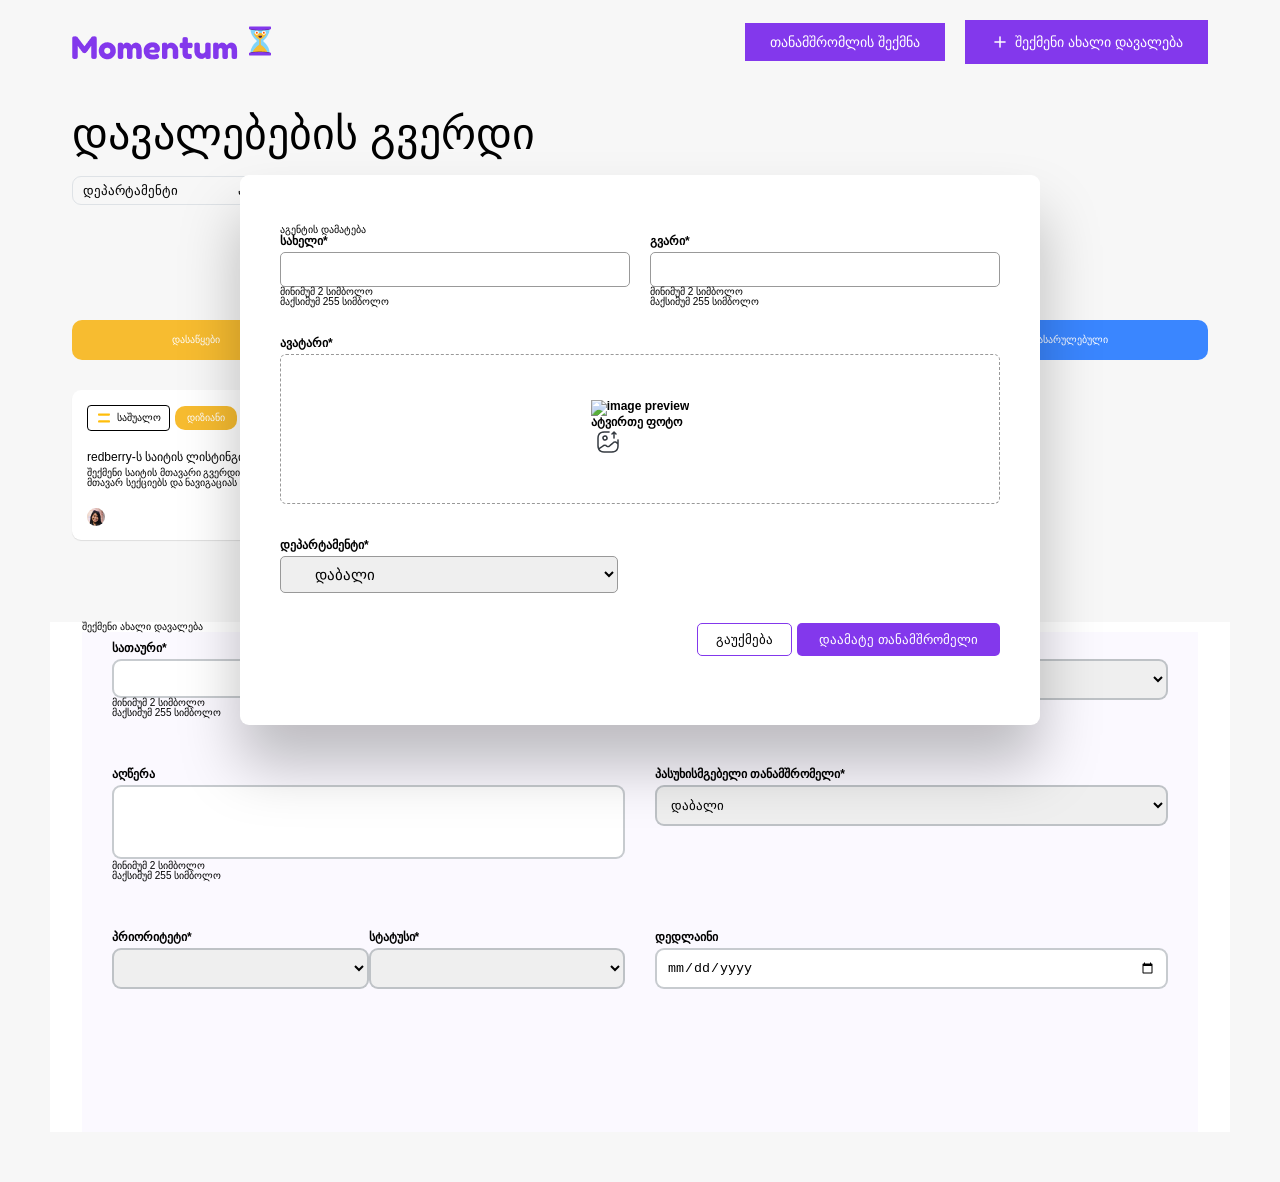
==== index.html @ db3d07c5 "style - add modal window markup and styling" ====
<!DOCTYPE html>
<html lang="en">
  <head>
    <meta charset="UTF-8" />
    <meta http-equiv="X-UA-Compatible" content="IE=edge" />
    <meta name="viewport" content="width=device-width, initial-scale=1.0" />
    <title>Momentum</title>

    <link rel="stylesheet" href="./styles/css/global.css" />
  </head>

  <body>
    <header>
      <div class="header-container">
        <div class="image-container">
          <img src="assets/images/Momentum.png" alt="Momentum logo" />
          <img src="assets/images/Hourglass.png" alt="image of hourglass" />
        </div>
        <nav>
          <ul class="main-nav-list">
            <li>
              <a href="#">თანამშრომლის შექმნა</a>
            </li>
            <li>
              <a href="#"><img src="assets/icons/add.png" />შექმენი ახალი დავალება</a>
            </li>
          </ul>
        </nav>
      </div>
    </header>
    <main>
      <section class="section-filters">
        <div class="filters-container">
          <h2>დავალებების გვერდი</h2>
          <div class="filters-box">
            <div class="filter-selectors-container">
              <div class="filter-btn-conatiner">
                <button class="btn btn-filter" data-filter-btn ="1">
                  <span>დეპარტამენტი</span>
                  <ion-icon class="arrow-icon"name="chevron-down-outline"></ion-icon>
                </button>
              </div>
              <div class="multiple-selector-container selector-department filter-selector-1 hidden">
                <div class="filter-department-container grid-container">
                  <div class="input-label-container">
                    <label for="department1">
                      <input
                      class="user-input"
                      type="checkbox"
                      id="department1"
                      name="department1"
                      value="მარკეტინგის დეპარტამენტი"
                      />
                    მარკეტინგის დეპარტამენტი</label>
                  </div>
                </div>
                <button type="submit" class="btn btn-choose" data-btn ="1">
                    არჩევა
                </button>
              </div>
            </div>
            <div class="filter-department">
              <div class="filter-btn-conatiner">
                <button class="btn btn-filter" data-filter-btn ="2">პრიორიტეტი
                  <ion-icon class="arrow-icon"name="chevron-down-outline"></ion-icon>
                </button>
              </div>
              <div class="multiple-selector-container  selector-priority filter-selector-2 hidden">
                <div class="fiter-priorities-container">
                  <div class="input-label-container">
                    <input
                    class="user-input"
                    type="checkbox"
                    id="department1"
                    name="department1"
                    value="მარკეტინგის დეპარტამენტი"
                    />
                    <label for="department1">მარკეტინგის დეპარტამენტი</label>
                  </div>
                  <div class="input-label-container">
                    <input
                    class="user-input"
                    type="checkbox"
                    id="department1"
                    name="department1"
                    value="მარკეტინგის დეპარტამენტი"
                    />
                    <label for="department1">მარკეტინგის დეპარტამენტი</label>
                  </div>
                </div>
                <button type="submit" class="btn btn-choose" data-btn ="2">
                    არჩევა
                </button>
              </div>
            </div>
            <div class="filter-department">
              <div class="filter-btn-conatiner">
                <button class="btn btn-filter" data-filter-btn ="3">
                  <span>თანაშრომელი</span>
                  <ion-icon class="arrow-icon"name="chevron-down-outline"></ion-icon>
                </button>
              </div>
              <div class="multiple-selector-container selector-employee filter-selector-3 hidden">
                <div class="filter-employee-container grid-container">
                  <div class="input-label-container">
                    <input
                    class="employee"
                    type="checkbox"
                    id="department1"
                    name="department1"
                    value="მარკეტინგის დეპარტამენტი"
                    />
                    <label for="department1">მარკეტინგის დეპარტამენტი</label>
                  </div>
                  <div class="input-label-container">
                    <label for="employee1">
                      <input
                      class="employee user-input"
                      type="checkbox"
                      id="employee1"
                      name="department1"
                      value="მარკეტინგის დეპარტამენტი"
                      />
                    მარკეტინგის დეპარტამენტი</label>
                  </div>
                  <div class="input-label-container">
                    <label for="employee2">
                      <input
                      class="employee user-input"
                      type="checkbox"
                      id="employee2"
                      name="department1"
                      value="მარკეტინგის დეპარტამენტი"
                      />
                    მარკეტინგის დეპარტამენტი</label>
                  </div>
                </div>
                <button type="submit" class="btn btn-choose" data-btn ="3">
                    არჩევა
                </button>
              </div>
            </div>
          </div>
        </div>
        <div class="user-inputs-container">
          <div class="selections-container">
            <div class="filtered-item">
              <p>დეპარტამენტი</p>
              <ion-icon class="close-icon" name="close-outline"></ion-icon>
            </div>
            <div class="filtered-item">
              <p>პრიორიტეტი</p>
              <ion-icon class="close-icon" name="close-outline"></ion-icon>
            </div>
            <div class="filtered-item">
              <p>თანამსრომეი</p>
              <ion-icon class="close-icon" name="close-outline"></ion-icon>
            </div>
          </div>
          <button type="submit" class="btn btn-clear hidden">გასუფთავება</button>
        </div>

      </section>
      <section class="section-tasks">
        <div class="tasks-container">
          <div class="tasks-type-container">
            <div>დასაწყები</div>
            <div>პროგრესში</div>
            <div>მზად ტესტირებისთვის</div>
            <div>დასარულებული</div>
          </div>
          <div class="taskCard-container">
            <div class="haveToStart-conatiner">
              <div class="task-card">
                <div class="task-card-categories">
                  <div>
                    <div class="task-category">
                      <img src="./assets/images/Medium.png"/>
                      <p>საშუალო</p>
                    </div>
                    <div class="department">დიზიანი</div>
                  </div>
                  <p>22 იანვ, 2022</p>
                </div>
                <div class="task-card-description">
                  <h3>redberry-ს საიტის ლისტინგის დიზიანი</h3>
                  <p>შექმენი საიტის მთავარი გვერდი, რომელიც მოიცავს მთავარ 
                    სექციებს და ნავიგაციას
                  </p>
                </div>
                <div class="task-card-employee">
                  <img src="./assets/images/customer-1.jpg"/>
                  <div>
                    <img src="./assets/images/Comments.png"/>
                    <p>8</p>
                  </div>
                </div>

              </div>
            </div>

          </div>
        </div>

      </section>
      


      <section class="test">
        <div class="create-task-container">
          <h2>შექმენი ახალი დავალება</h2>
          <form class="form-create-task">
            <div class="grids-container">
              <div class="grid-container">
                <div>
                  <label for="title">სათაური* </label>
                  <input
                    class="input input-title"
                    id="title"
                    type="text"
                    name="title"
                  />
                  <div class="title-validation-text">
                    <p>
                      მინიმუმ 2 სიმბოლო
                    </p>
                    <p>
                      მაქსიმუმ 255 სიმბოლო
                    </p>
                  </div>
                </div>
                <div>
                  <label for="select-department">დეპარტამენტი*</label>
                  <select
                    class="department-container"
                    name="department"
                    id="select-department2"
                  >
                    <option value="havetoStart">დაბალი</option>
                    <option value="მაღლი">მაღალი</option>
                    <option value="კახეთი">საშუალო</option>
                  </select>
  
                </div>
              </div>
              <div class="grid-container">
                <div>
                  <label for="description">აღწერა </label>
                  <textarea
                    name="description"
                    class="task-description"
                    minlength="2"
                    maxlength="255"
                  ></textarea>
                  <div class="description-validation-text">
                    <p>
                      მინიმუმ 2 სიმბოლო
                    </p>
                    <p>
                      მაქსიმუმ 255 სიმბოლო
                    </p>
                  </div>
                </div>
                <div>
                  <label for="select-employee">პასუხისმგებელი თანამშრომელი*</label>
                  <select
                    class="select"
                    name="employee"
                    id="select-employee1"
                  >
                    <option value="havetoStart">დაბალი</option>
                    <option value="მაღლი">მაღალი</option>
                    <option value="კახეთი">საშუალო</option>
                  </select>
  
                </div>
              </div>


              <div class="grid-container">
                <div class="priority-status-container">
                  <div>
                    <label for="select-priority">პრიორიტეტი*</label>
                    <select
                      class="priorities-continer"
                      name="priority"
                      id="select-priority4"
                    >
                      <option class="image"value="111"style="background-image:url(./assets/images/Medium.png)"; ></option>
                    
                      <option value="დაბალი">დაბალი</option>
                      
                      <option style="background-image:url();">male</option>
                      
                    </select>
    
                  </div>
                  <div>
                    <label for="select-status">სტატუსი*</label>
                    <select
                      class="statuses-container"
                      name="status"
                      id="select-status3"
                    >
                      <option value="havetoStart">
                        დაბალი
                      </option>
                      <option value="მაღლი">მაღალი</option>
                      <option value="კახეთი">საშუალო</option>
                    </select>
    
                  </div>
                </div>
                <div>
                  <label>დედლაინი</label>
                    <input class="data-input" type="date"/>
                </div>
              </div>      
            </div>  
          </form>
        </div>
      </section>



      
      <div class="overlay hidden"></div>
      <div class="add-employee-window">
        <h2 class="heading">აგენტის დამატება</h2>
        <form class="form add-employee-form">
          <div class="employee-info-container">
            <div class="fullName-container">
              <div>
                <label for="first-name">სახელი*</label>
                <input
                  class="form-input-name"
                  id="first-name"
                  type="text"
                  name="name"
                  required
                />
                <div class="title-validation-text">
                  <p>
                    მინიმუმ 2 სიმბოლო
                  </p>
                  <p>
                    მაქსიმუმ 255 სიმბოლო
                  </p>
                </div>
              </div>
              <div>
                <label for="surname">გვარი*</label>
                <input class="form-input-surname" id="surname" name="surname" type="text" required />
                <div class="title-validation-text">
                  <p>
                    მინიმუმ 2 სიმბოლო
                  </p>
                  <p>
                    მაქსიმუმ 255 სიმბოლო
                  </p>
                </div>
              </div>
            </div>
            <div class="flex-container">
              <div class="image-container">
                <label for="file-upload">ავატარი*
                  <div class="uploadImg-container">
                    <input
                      class="image-upload"
                      type="file"
                      id="file-upload"
                      name="avatar"
                      accept=".jpg, .png"
                    />
                    <div class="image-preview-container">
                      <img src="" alt="image preview" class="image-preview--image"/>
                      <div class="default-text-image">
                        <p>ატვირთე ფოტო</p>
                        <img src="assets/icons/addimg.png">
                      </div>
                    </div>
                  </div>
                </label>
              </div>
              <div class="department-box">
                <label for="select-department">დეპარტამენტი*</label>
                <select
                  class="department-container"
                  name="department"
                  id="select-department2"
                >
                  <option value="have">დაბალი</option>
                  <option value="მაღლი">მაღალი</option>
                  <option value="კახეთი">საშუალო</option>
                </select>

              </div>
              <div class="btns-container">
                <div>
                  <button type ="reset"class="btn btn-cancel">გაუქმება</button>
                  <button class="btn btn-create btn-add-imployee">
                    დაამატე თანამშრომელი
                  </button>
                </div>
              </div>
              
            </div>
            
          </div>
        </form>
      </div>

    </main>

    <footer></footer>

    <script type="module" src="https://unpkg.com/ionicons@7.1.0/dist/ionicons/ionicons.esm.js"></script>
    <script nomodule src="https://unpkg.com/ionicons@7.1.0/dist/ionicons/ionicons.js"></script>  
    <script src="./js/addedTasks.js"></script>
    <script src="./js/validations.js"></script>
  </body>
</html>
---- styles/css/global.css ----
/* http://meyerweb.com/eric/tools/css/reset/ 
   v2.0 | 20110126
   License: none (public domain)
*/
*,
*::before,
*::after {
  margin: 0;
  padding: 0;
  box-sizing: border-box;
}

html,
body,
div,
span,
applet,
object,
iframe,
h1,
h2,
h3,
h4,
h5,
h6,
p,
blockquote,
pre,
a,
abbr,
acronym,
address,
big,
cite,
code,
del,
dfn,
em,
img,
ins,
kbd,
q,
s,
samp,
small,
strike,
strong,
sub,
sup,
tt,
var,
b,
u,
i,
center,
dl,
dt,
dd,
ol,
ul,
li,
fieldset,
form,
label,
legend,
table,
caption,
tbody,
tfoot,
thead,
tr,
th,
td,
article,
aside,
canvas,
details,
embed,
figure,
figcaption,
footer,
header,
hgroup,
menu,
nav,
output,
ruby,
section,
summary,
time,
mark,
audio,
video {
  margin: 0;
  padding: 0;
  border: 0;
  font-size: 100%;
  font: inherit;
  vertical-align: baseline;
  text-decoration: none;
}

/* HTML5 display-role reset for older browsers */
article,
aside,
details,
figcaption,
figure,
footer,
header,
hgroup,
menu,
nav,
section {
  display: block;
}

body {
  line-height: 1;
  font-family: "Work Sans", sans-serif;
  background-color: #f7f7f7;
}

ol,
ul {
  list-style: none;
}

blockquote,
q {
  quotes: none;
}

blockquote:before,
blockquote:after,
q:before,
q:after {
  content: "";
  content: none;
}

table {
  border-collapse: collapse;
  border-spacing: 0;
}

button {
  cursor: pointer;
}

header {
  max-width: 120rem;
  padding: 0 3.2rem;
  margin: 0 auto;
}
header .header-container {
  margin-top: 2rem;
  display: flex;
  align-items: center;
  justify-content: space-between;
}
header .header-container nav ul {
  list-style: none;
  display: flex;
  align-items: center;
  gap: 2rem;
}
header .header-container nav ul li a:link,
header .header-container nav ul li a:visited {
  display: inline-block;
  text-decoration: none;
  font-size: 1.4rem;
  padding: 1.2rem 1.8em;
  /*
  &:nth-child(1){
    color:black;
  }*/
}
header .header-container nav ul li a:link:last-child,
header .header-container nav ul li a:visited:last-child {
  display: flex;
  align-items: center;
  gap: 0.5rem;
  color: #fff;
  background-color: #8338EC;
}
header .header-container nav ul li a:link:last-child:hover,
header .header-container nav ul li a:visited:last-child:hover {
  background-color: #B588F4;
}

.section-filters {
  padding: 4.8rem 0 3.2rem 0;
}
.section-filters .filters-container {
  max-width: 120rem;
  padding: 0 3.2rem;
  margin: 0 auto;
  display: flex;
  flex-direction: column;
  gap: 2rem;
}
.section-filters .filters-container h2 {
  font-size: 4.4rem;
}
.section-filters .filters-container .filters-box {
  max-width: 45em;
  display: flex;
  align-items: center;
  gap: 4rem;
  border: 1px solid #DEE2E6;
  border-radius: 9px;
  padding: 0.5rem 1rem;
}
.section-filters .filters-container .filters-box .btn-filter {
  display: flex;
  align-items: center;
  gap: 0.3rem;
}
.section-filters .filters-container .filters-box .multiple-selector-container {
  border: 0.5px solid #DEE2E6;
  border-radius: 9px;
  width: 50rem;
  height: 20rem;
  background-color: #fff;
  box-shadow: 0 1px 1px rgba(0, 0, 0, 0.1);
  padding: 2rem;
  position: absolute;
  display: flex;
  flex-direction: column;
  gap: 2rem;
}
.section-filters .filters-container .filters-box .multiple-selector-container-1 {
  left: 9%;
  top: 35%;
}
.section-filters .filters-container .filters-box .multiple-selector-container-2 {
  width: 40rem;
  height: 15rem;
  top: 35%;
}
.section-filters .filters-container .filters-box .multiple-selector-container-3 {
  top: 35%;
}
.section-filters .filters-container .filters-box .multiple-selector-container .grid-container {
  display: grid;
  grid-template-columns: 1fr 1fr;
  gap: 1rem;
}
.section-filters .filters-container .filters-box .multiple-selector-container .fiter-priorities-container {
  display: flex;
  flex-direction: column;
  gap: 1.5rem;
}
.section-filters .filters-container .filters-box .multiple-selector-container .btn-choose {
  align-self: self-end;
}
.section-filters .filters-container .filters-box .arrow-icon {
  width: 1.7rem;
  height: 1.7rem;
}
.section-filters .user-inputs-container {
  max-width: 120rem;
  padding: 0 3.2rem;
  margin: 0 auto;
  display: flex;
  gap: 1.2rem;
  margin-top: 2rem;
}
.section-filters .user-inputs-container .selections-container {
  display: flex;
  gap: 1.2rem;
}
.section-filters .user-inputs-container .selections-container .filtered-item {
  display: flex;
  align-items: center;
  border: 0.5px solid #DEE2E6;
  border-radius: 12px;
  padding: 0.7rem 1.2rem;
}
.section-filters .user-inputs-container .selections-container .filtered-item:p {
  font-size: 1.5rem;
  font-weight: 500;
}
.section-filters .user-inputs-container .selections-container .filtered-item .close-icon {
  font-size: 1.5rem;
  font-weight: 500;
}
.section-filters .user-inputs-container .selections-container .btn-clear {
  font-size: 1.8rem;
  font-weight: 700;
}

.section-tasks {
  padding: 4.8rem 0 3.2rem 0;
}
.section-tasks .tasks-container {
  max-width: 120rem;
  padding: 0 3.2rem;
  margin: 0 auto;
}
.section-tasks .tasks-container .tasks-type-container {
  display: flex;
  justify-content: space-between;
}
.section-tasks .tasks-container .tasks-type-container div {
  padding: 1.5rem 10rem;
  border-radius: 10px;
  color: #fff;
}
.section-tasks .tasks-container .tasks-type-container div:nth-child(1) {
  background-color: #F7BC30;
}
.section-tasks .tasks-container .tasks-type-container div:nth-child(2) {
  background-color: #FB5607;
}
.section-tasks .tasks-container .tasks-type-container div:nth-child(3) {
  background-color: #FF006E;
}
.section-tasks .tasks-container .tasks-type-container div:nth-child(4) {
  background-color: #3A86FF;
}
.section-tasks .tasks-container .taskCard-container {
  display: grid;
  grid-template-columns: 1fr 1fr 1fr 1fr;
  margin-top: 3rem;
}
.section-tasks .tasks-container .taskCard-container .task-card {
  width: 28rem;
  height: 15rem;
  background-color: #fff;
  box-shadow: 0 1px 1px rgba(0, 0, 0, 0.1);
  padding: 1.5rem;
  border-radius: 9px;
  display: flex;
  flex-direction: column;
  gap: 2rem;
}
.section-tasks .tasks-container .taskCard-container .task-card .task-card-categories {
  display: flex;
  align-items: center;
  justify-content: space-between;
}
.section-tasks .tasks-container .taskCard-container .task-card .task-card-categories div {
  display: flex;
  align-items: center;
  gap: 0.5rem;
}
.section-tasks .tasks-container .taskCard-container .task-card .task-card-categories .task-category {
  padding: 0.3rem 0.8rem;
  border: 0.5px solid black;
  border-radius: 4px;
  display: flex;
  align-items: center;
  gap: 0.5rem;
}
.section-tasks .tasks-container .taskCard-container .task-card .task-card-categories .department {
  padding: 0.7rem 1.2rem;
  background-color: #F7BC30;
  color: #fff;
  border-radius: 10px;
  text-align: center;
}
.section-tasks .tasks-container .taskCard-container .task-card .task-card-description {
  display: flex;
  flex-direction: column;
  gap: 0.5rem;
}
.section-tasks .tasks-container .taskCard-container .task-card .task-card-description h3 {
  font-size: 1.2rem;
}
.section-tasks .tasks-container .taskCard-container .task-card .task-card-employee {
  display: flex;
  justify-content: space-between;
  align-items: center;
}
.section-tasks .tasks-container .taskCard-container .task-card .task-card-employee img {
  width: 1.8rem;
  height: 1.8rem;
  border-radius: 10px;
}
.section-tasks .tasks-container .taskCard-container .task-card .task-card-employee div {
  display: flex;
  align-items: center;
  gap: 0.5rem;
}

.test {
  padding: 5rem;
}
.test .create-task-container {
  max-width: 120rem;
  padding: 0 3.2rem;
  margin: 0 auto;
  background-color: #fff;
}
.test .create-task-container form {
  max-width: 100%;
  height: 50rem;
  background-color: #FBF9FF;
  padding: 1rem 3rem;
}
.test .create-task-container form .grids-container {
  display: flex;
  flex-direction: column;
  gap: 5rem;
}
.test .create-task-container form .grids-container .grid-container {
  display: grid;
  grid-template-columns: 1fr 1fr;
  gap: 3rem;
}
.test .create-task-container form .grids-container .grid-container label {
  display: block;
  font-size: 1.2rem;
  font-weight: 600;
  margin-bottom: 0.5rem;
}
.test .create-task-container form .grids-container .grid-container input,
.test .create-task-container form .grids-container .grid-container select {
  width: 100%;
  padding: 1rem;
  border: 2.5px solid rgba(128, 138, 147, 0.4392156863);
  border-radius: 9px;
}
.test .create-task-container form .grids-container .grid-container textarea {
  width: 100%;
  border: 2.5px solid rgba(128, 138, 147, 0.4392156863);
  border-radius: 9px;
  padding: 2rem;
  resize: none;
}
.test .create-task-container form .grids-container .grid-container .priority-status-container {
  display: flex;
}
.test .create-task-container form .grids-container .grid-container .priority-status-container div {
  width: 100%;
}

.overlay {
  position: fixed;
  top: 0;
  left: 0;
  width: 100%;
  height: 100%;
  background-color: rgba(0, 0, 0, 0.4);
  -webkit-backdrop-filter: blur(4px);
          backdrop-filter: blur(4px);
  z-index: 100;
}

.add-employee-window {
  position: fixed;
  top: 50%;
  left: 50%;
  transform: translate(-50%, -50%);
  width: 80rem;
  height: 55rem;
  background-color: #fff;
  border-radius: 9px;
  padding: 5rem 4rem;
  box-shadow: 0 4rem 6rem rgba(0, 0, 0, 0.25);
  z-index: 1000;
}
.add-employee-window form .employee-info-container {
  display: flex;
  flex-direction: column;
  gap: 3rem;
}
.add-employee-window form .employee-info-container .fullName-container {
  display: grid;
  grid-template-columns: 1fr 1fr;
  gap: 2rem;
}
.add-employee-window form .employee-info-container .flex-container {
  display: flex;
  flex-direction: column;
  gap: 3rem;
}
.add-employee-window form .employee-info-container .flex-container .department-box {
  align-self: flex-start;
  width: 47%;
}
.add-employee-window form .employee-info-container .flex-container .btns-container {
  align-self: flex-end;
}
.add-employee-window form .employee-info-container .flex-container .btns-container div {
  display: flex;
  gap: 0.5rem;
}
.add-employee-window form .employee-info-container .image-preview--image {
  width: 8rem;
  height: 8rem;
}
.add-employee-window form .employee-info-container .uploadImg-container {
  height: 15rem;
  border: 1px dashed #999;
  border-radius: 6px;
  margin-top: 0.5rem;
  display: flex;
  align-items: center;
  justify-content: center;
}
.add-employee-window form .employee-info-container .uploadImg-container .image-upload {
  display: none;
  visibility: hidden;
}
.add-employee-window form .employee-info-container label {
  display: block;
  font-size: 1.2rem;
  font-weight: 600;
  margin-bottom: 0.5rem;
}
.add-employee-window form .employee-info-container input,
.add-employee-window form .employee-info-container select {
  width: 100%;
  padding: 0.8rem 3rem;
  font-size: 1.5rem;
  font-family: inherit;
  color: inherit;
  border: 1px solid #999;
  border-radius: 5px;
}

.valid {
  color: green;
}

.invalid {
  color: red;
}

.hidden {
  visibility: hidden;
  opacity: 0;
}

.image {
  width: 1rem;
  height: 1rem;
  padding-left: 5rem;
}

* {
  margin: 0;
  padding: 0;
  box-sizing: border-box;
}

html {
  font-size: 62.5%;
}

.btn, .btn:link, .btn:visited {
  text-decoration: none;
  background: none;
  border: none;
  cursor: pointer;
}
.btn-filter:hover {
  color: #8338EC;
}
.btn-create {
  padding: 0.8rem 2.2rem;
  background-color: #8338EC;
  border-radius: 5px;
  color: #fff;
}
.btn-cancel {
  padding: 0.8rem 1.8rem;
  border-radius: 5px;
  border: 1px solid #8338EC;
}
.btn-choose {
  padding: 0.5rem 3rem;
  border-radius: 15px;
  background-color: #8338EC;
  color: #fff;
  align-self: flex-end;
}/*# sourceMappingURL=global.css.map */
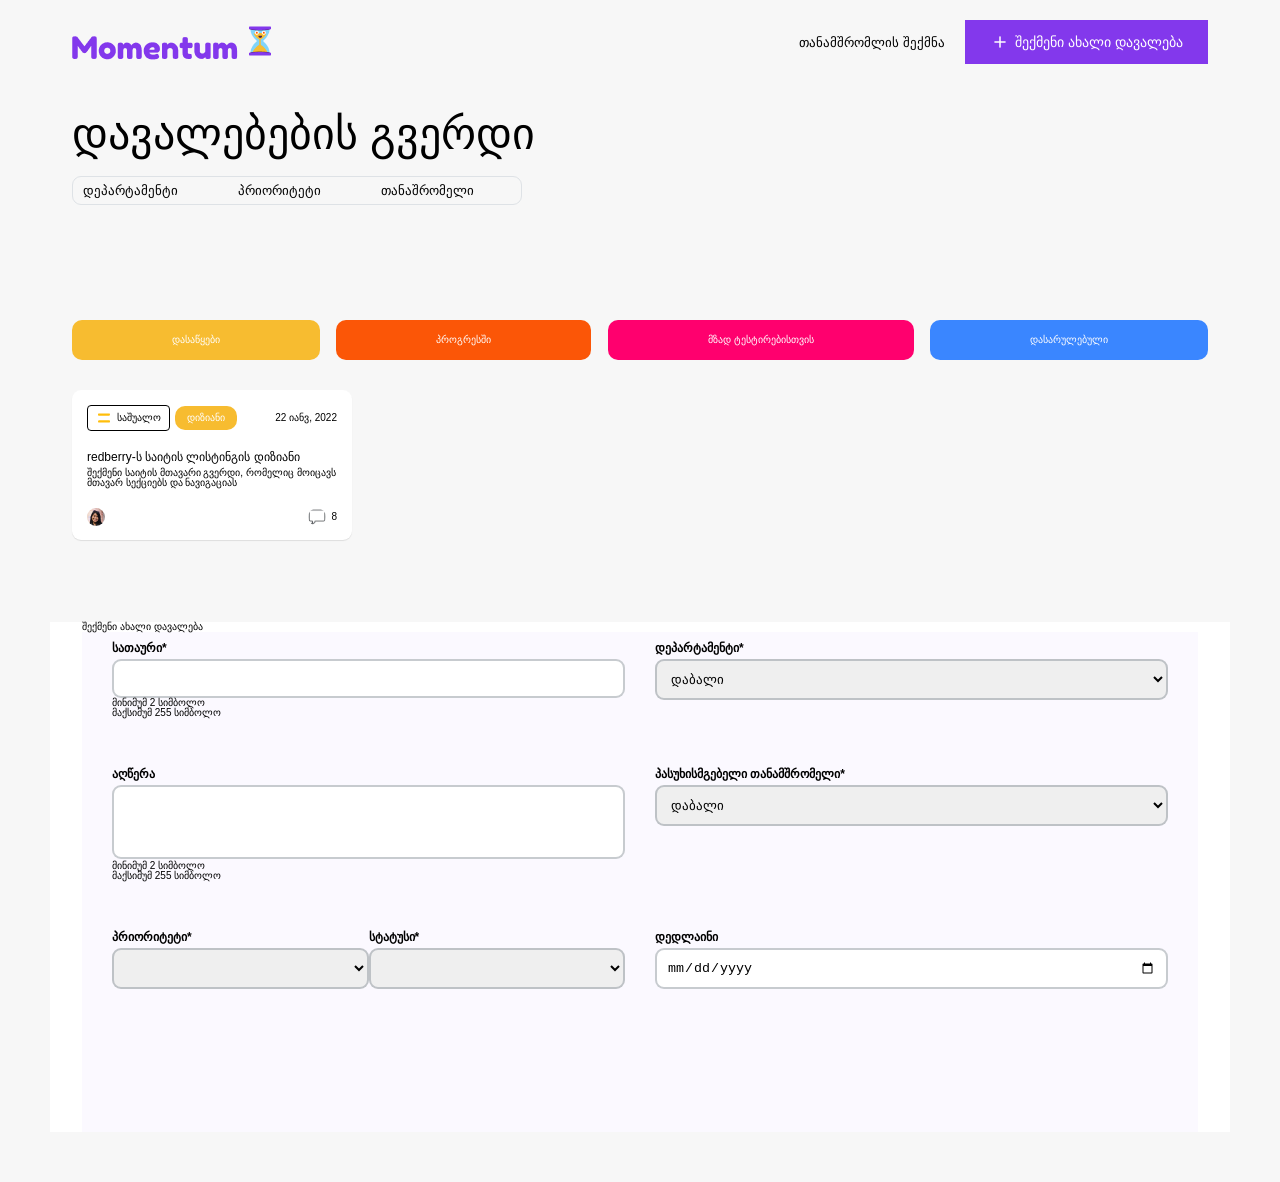
==== commit d8e2c33f: "feat - add validation and preview uploaded image functionality on modal window" ====
--- a/index.html
+++ b/index.html
@@ -19,7 +19,7 @@
         <nav>
           <ul class="main-nav-list">
             <li>
-              <a href="#">თანამშრომლის შექმნა</a>
+              <button class="btn btn-add-employee">თანამშრომლის შექმნა</button>
             </li>
             <li>
               <a href="#"><img src="assets/icons/add.png" />შექმენი ახალი დავალება</a>
@@ -325,8 +325,11 @@
 
       
       <div class="overlay hidden"></div>
-      <div class="add-employee-window">
-        <h2 class="heading">აგენტის დამატება</h2>
+      <div class="add-employee-window hidden">
+        <div class="cancel-icon-box">
+          <img class="cancel-icon" src="./assets/icons/Cancel.png" alt="cancel icon"/>
+        </div>
+        <h2 class="heading">დავალების დამატება</h2>
         <form class="form add-employee-form">
           <div class="employee-info-container">
             <div class="fullName-container">
@@ -339,7 +342,7 @@
                   name="name"
                   required
                 />
-                <div class="title-validation-text">
+                <div class="name-validation-text">
                   <p>
                     მინიმუმ 2 სიმბოლო
                   </p>
@@ -351,7 +354,7 @@
               <div>
                 <label for="surname">გვარი*</label>
                 <input class="form-input-surname" id="surname" name="surname" type="text" required />
-                <div class="title-validation-text">
+                <div class="surname-validation-text">
                   <p>
                     მინიმუმ 2 სიმბოლო
                   </p>
--- a/styles/css/global.css
+++ b/styles/css/global.css
@@ -449,6 +449,17 @@
   z-index: 100;
 }
 
+.background {
+  position: fixed;
+  top: 0;
+  left: 0;
+  width: 100%;
+  height: 100%;
+  /*background-color: rgba(0, 0, 0, 0.4);
+  backdrop-filter: blur(4px);*/
+  z-index: 1000;
+}
+
 .add-employee-window {
   position: fixed;
   top: 50%;
@@ -462,6 +473,15 @@
   box-shadow: 0 4rem 6rem rgba(0, 0, 0, 0.25);
   z-index: 1000;
 }
+.add-employee-window .cancel-icon-box {
+  display: flex;
+  align-items: end;
+  justify-content: end;
+}
+.add-employee-window h2 {
+  font-size: 2rem;
+  text-align: center;
+}
 .add-employee-window form .employee-info-container {
   display: flex;
   flex-direction: column;
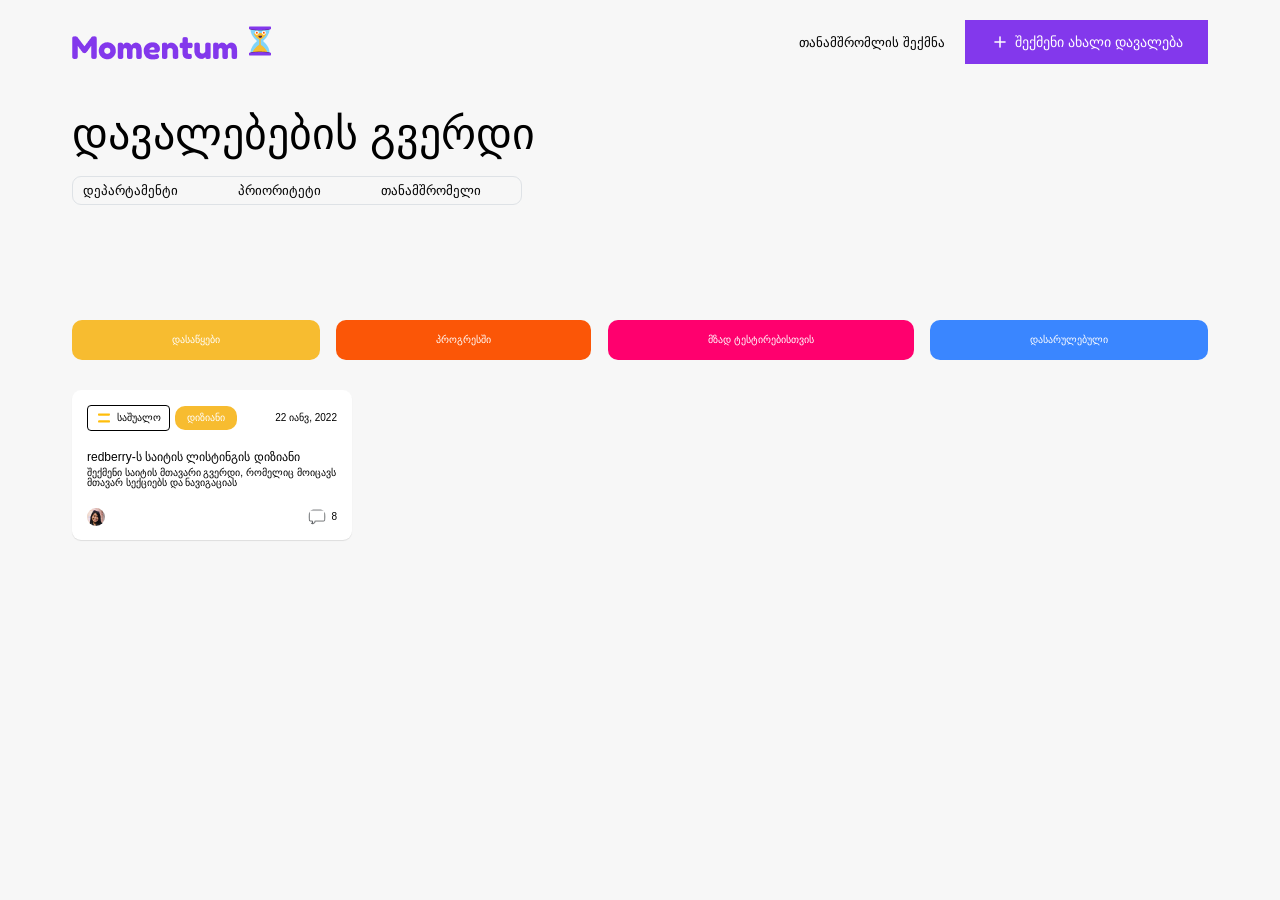
==== commit 2c8d52bd: "feat - add functionality of single selection in employees filter" ====
--- a/index.html
+++ b/index.html
@@ -96,15 +96,15 @@
             <div class="filter-department">
               <div class="filter-btn-conatiner">
                 <button class="btn btn-filter" data-filter-btn ="3">
-                  <span>თანაშრომელი</span>
+                  <span>თანამშრომელი</span>
                   <ion-icon class="arrow-icon"name="chevron-down-outline"></ion-icon>
                 </button>
               </div>
               <div class="multiple-selector-container selector-employee filter-selector-3 hidden">
-                <div class="filter-employee-container grid-container">
+                <div class="filter-employees-container grid-container">
                   <div class="input-label-container">
                     <input
-                    class="employee"
+                    class="employee user-input"
                     type="checkbox"
                     id="department1"
                     name="department1"
@@ -203,127 +203,6 @@
         </div>
 
       </section>
-      
-
-
-      <section class="test">
-        <div class="create-task-container">
-          <h2>შექმენი ახალი დავალება</h2>
-          <form class="form-create-task">
-            <div class="grids-container">
-              <div class="grid-container">
-                <div>
-                  <label for="title">სათაური* </label>
-                  <input
-                    class="input input-title"
-                    id="title"
-                    type="text"
-                    name="title"
-                  />
-                  <div class="title-validation-text">
-                    <p>
-                      მინიმუმ 2 სიმბოლო
-                    </p>
-                    <p>
-                      მაქსიმუმ 255 სიმბოლო
-                    </p>
-                  </div>
-                </div>
-                <div>
-                  <label for="select-department">დეპარტამენტი*</label>
-                  <select
-                    class="department-container"
-                    name="department"
-                    id="select-department2"
-                  >
-                    <option value="havetoStart">დაბალი</option>
-                    <option value="მაღლი">მაღალი</option>
-                    <option value="კახეთი">საშუალო</option>
-                  </select>
-  
-                </div>
-              </div>
-              <div class="grid-container">
-                <div>
-                  <label for="description">აღწერა </label>
-                  <textarea
-                    name="description"
-                    class="task-description"
-                    minlength="2"
-                    maxlength="255"
-                  ></textarea>
-                  <div class="description-validation-text">
-                    <p>
-                      მინიმუმ 2 სიმბოლო
-                    </p>
-                    <p>
-                      მაქსიმუმ 255 სიმბოლო
-                    </p>
-                  </div>
-                </div>
-                <div>
-                  <label for="select-employee">პასუხისმგებელი თანამშრომელი*</label>
-                  <select
-                    class="select"
-                    name="employee"
-                    id="select-employee1"
-                  >
-                    <option value="havetoStart">დაბალი</option>
-                    <option value="მაღლი">მაღალი</option>
-                    <option value="კახეთი">საშუალო</option>
-                  </select>
-  
-                </div>
-              </div>
-
-
-              <div class="grid-container">
-                <div class="priority-status-container">
-                  <div>
-                    <label for="select-priority">პრიორიტეტი*</label>
-                    <select
-                      class="priorities-continer"
-                      name="priority"
-                      id="select-priority4"
-                    >
-                      <option class="image"value="111"style="background-image:url(./assets/images/Medium.png)"; ></option>
-                    
-                      <option value="დაბალი">დაბალი</option>
-                      
-                      <option style="background-image:url();">male</option>
-                      
-                    </select>
-    
-                  </div>
-                  <div>
-                    <label for="select-status">სტატუსი*</label>
-                    <select
-                      class="statuses-container"
-                      name="status"
-                      id="select-status3"
-                    >
-                      <option value="havetoStart">
-                        დაბალი
-                      </option>
-                      <option value="მაღლი">მაღალი</option>
-                      <option value="კახეთი">საშუალო</option>
-                    </select>
-    
-                  </div>
-                </div>
-                <div>
-                  <label>დედლაინი</label>
-                    <input class="data-input" type="date"/>
-                </div>
-              </div>      
-            </div>  
-          </form>
-        </div>
-      </section>
-
-
-
-      
       <div class="overlay hidden"></div>
       <div class="add-employee-window hidden">
         <div class="cancel-icon-box">
@@ -388,7 +267,7 @@
               <div class="department-box">
                 <label for="select-department">დეპარტამენტი*</label>
                 <select
-                  class="department-container"
+                  class="departments-container"
                   name="department"
                   id="select-department2"
                 >
--- a/styles/css/global.css
+++ b/styles/css/global.css
@@ -385,58 +385,6 @@
   gap: 0.5rem;
 }
 
-.test {
-  padding: 5rem;
-}
-.test .create-task-container {
-  max-width: 120rem;
-  padding: 0 3.2rem;
-  margin: 0 auto;
-  background-color: #fff;
-}
-.test .create-task-container form {
-  max-width: 100%;
-  height: 50rem;
-  background-color: #FBF9FF;
-  padding: 1rem 3rem;
-}
-.test .create-task-container form .grids-container {
-  display: flex;
-  flex-direction: column;
-  gap: 5rem;
-}
-.test .create-task-container form .grids-container .grid-container {
-  display: grid;
-  grid-template-columns: 1fr 1fr;
-  gap: 3rem;
-}
-.test .create-task-container form .grids-container .grid-container label {
-  display: block;
-  font-size: 1.2rem;
-  font-weight: 600;
-  margin-bottom: 0.5rem;
-}
-.test .create-task-container form .grids-container .grid-container input,
-.test .create-task-container form .grids-container .grid-container select {
-  width: 100%;
-  padding: 1rem;
-  border: 2.5px solid rgba(128, 138, 147, 0.4392156863);
-  border-radius: 9px;
-}
-.test .create-task-container form .grids-container .grid-container textarea {
-  width: 100%;
-  border: 2.5px solid rgba(128, 138, 147, 0.4392156863);
-  border-radius: 9px;
-  padding: 2rem;
-  resize: none;
-}
-.test .create-task-container form .grids-container .grid-container .priority-status-container {
-  display: flex;
-}
-.test .create-task-container form .grids-container .grid-container .priority-status-container div {
-  width: 100%;
-}
-
 .overlay {
   position: fixed;
   top: 0;
@@ -447,17 +395,6 @@
   -webkit-backdrop-filter: blur(4px);
           backdrop-filter: blur(4px);
   z-index: 100;
-}
-
-.background {
-  position: fixed;
-  top: 0;
-  left: 0;
-  width: 100%;
-  height: 100%;
-  /*background-color: rgba(0, 0, 0, 0.4);
-  backdrop-filter: blur(4px);*/
-  z-index: 1000;
 }
 
 .add-employee-window {
@@ -597,4 +534,56 @@
   background-color: #8338EC;
   color: #fff;
   align-self: flex-end;
+}
+
+.test {
+  padding: 5rem;
+}
+.test .create-task-container {
+  max-width: 120rem;
+  padding: 0 3.2rem;
+  margin: 0 auto;
+  background-color: #fff;
+}
+.test .create-task-container form {
+  max-width: 100%;
+  height: 50rem;
+  background-color: #FBF9FF;
+  padding: 1rem 3rem;
+}
+.test .create-task-container form .grids-container {
+  display: flex;
+  flex-direction: column;
+  gap: 5rem;
+}
+.test .create-task-container form .grids-container .grid-container {
+  display: grid;
+  grid-template-columns: 1fr 1fr;
+  gap: 3rem;
+}
+.test .create-task-container form .grids-container .grid-container label {
+  display: block;
+  font-size: 1.2rem;
+  font-weight: 600;
+  margin-bottom: 0.5rem;
+}
+.test .create-task-container form .grids-container .grid-container input,
+.test .create-task-container form .grids-container .grid-container select {
+  width: 100%;
+  padding: 1rem;
+  border: 2.5px solid rgba(128, 138, 147, 0.4392156863);
+  border-radius: 9px;
+}
+.test .create-task-container form .grids-container .grid-container textarea {
+  width: 100%;
+  border: 2.5px solid rgba(128, 138, 147, 0.4392156863);
+  border-radius: 9px;
+  padding: 2rem;
+  resize: none;
+}
+.test .create-task-container form .grids-container .grid-container .priority-status-container {
+  display: flex;
+}
+.test .create-task-container form .grids-container .grid-container .priority-status-container div {
+  width: 100%;
 }/*# sourceMappingURL=global.css.map */
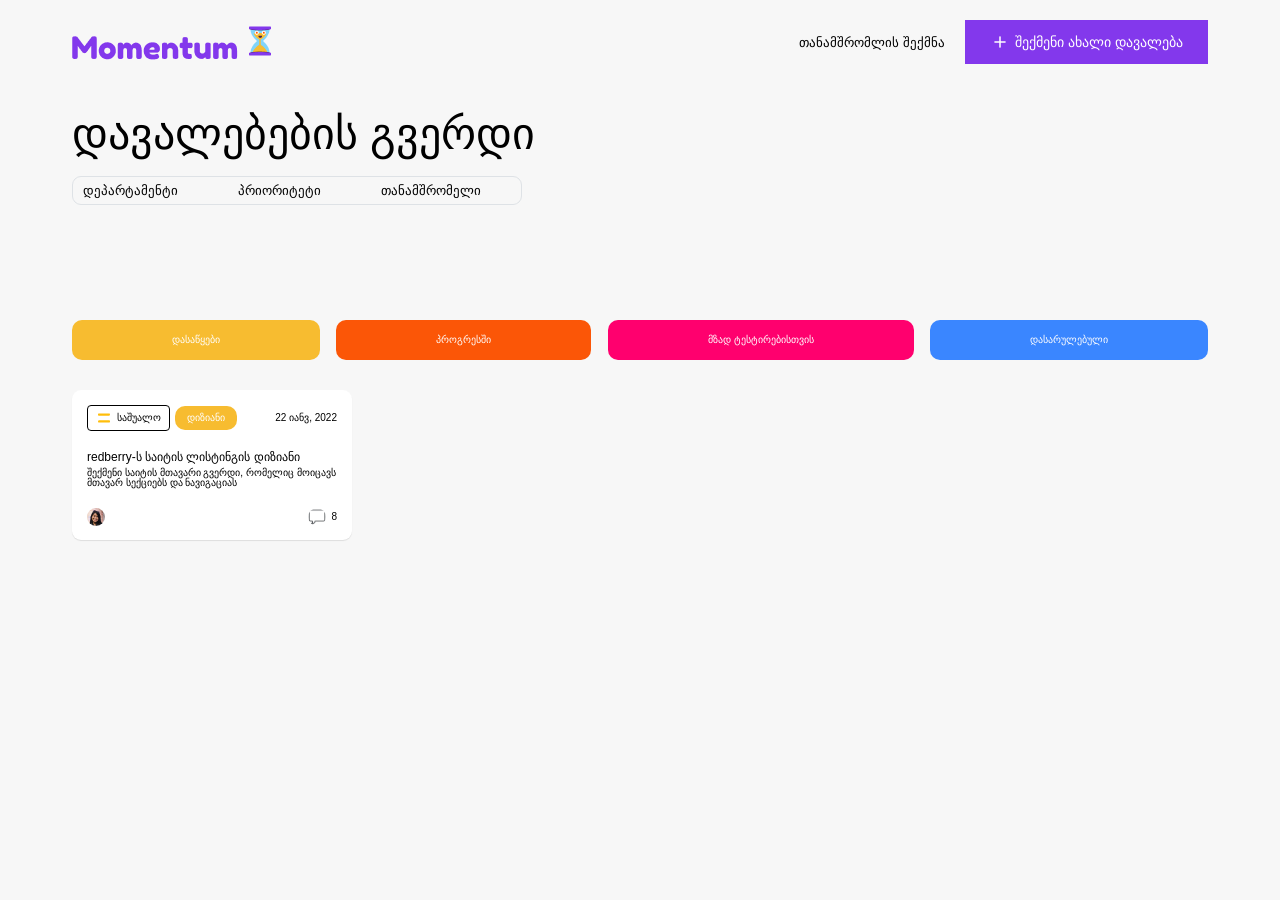
==== commit 03b1ce6a: "feat - add functionality of creating task" ====
--- a/index.html
+++ b/index.html
@@ -110,6 +110,7 @@
                     name="department1"
                     value="მარკეტინგის დეპარტამენტი"
                     />
+                    <img class="employee-img" src=""/>
                     <label for="department1">მარკეტინგის დეპარტამენტი</label>
                   </div>
                   <div class="input-label-container">
@@ -121,6 +122,7 @@
                       name="department1"
                       value="მარკეტინგის დეპარტამენტი"
                       />
+
                     მარკეტინგის დეპარტამენტი</label>
                   </div>
                   <div class="input-label-container">
@@ -170,7 +172,7 @@
             <div>დასარულებული</div>
           </div>
           <div class="taskCard-container">
-            <div class="haveToStart-conatiner">
+            <div class="status-goingToStart">
               <div class="task-card">
                 <div class="task-card-categories">
                   <div>
@@ -195,13 +197,22 @@
                     <p>8</p>
                   </div>
                 </div>
-
-              </div>
-            </div>
-
-          </div>
-        </div>
-
+              </div>
+
+
+            </div>
+            <div class="status-inProgress">
+
+            </div>
+            <div class="status-readyForTesting">
+
+            </div>
+            <div class="status-finished">
+
+            </div>
+
+          </div>
+        </div>
       </section>
       <div class="overlay hidden"></div>
       <div class="add-employee-window hidden">
@@ -289,6 +300,10 @@
             </div>
             
           </div>
+
+
+
+
         </form>
       </div>
 
@@ -298,6 +313,7 @@
 
     <script type="module" src="https://unpkg.com/ionicons@7.1.0/dist/ionicons/ionicons.esm.js"></script>
     <script nomodule src="https://unpkg.com/ionicons@7.1.0/dist/ionicons/ionicons.js"></script>  
+    <script src="./js/createEmployee.js"></script>
     <script src="./js/addedTasks.js"></script>
     <script src="./js/validations.js"></script>
   </body>
--- a/styles/css/global.css
+++ b/styles/css/global.css
@@ -225,6 +225,7 @@
   background-color: #fff;
   box-shadow: 0 1px 1px rgba(0, 0, 0, 0.1);
   padding: 2rem;
+  z-index: 10000;
   position: absolute;
   display: flex;
   flex-direction: column;
@@ -254,6 +255,11 @@
 }
 .section-filters .filters-container .filters-box .multiple-selector-container .btn-choose {
   align-self: self-end;
+}
+.section-filters .filters-container .filters-box .multiple-selector-container .employee-img {
+  width: 1.8rem;
+  height: 1.8rem;
+  border-radius: 9px;
 }
 .section-filters .filters-container .filters-box .arrow-icon {
   width: 1.7rem;
@@ -567,14 +573,14 @@
   font-weight: 600;
   margin-bottom: 0.5rem;
 }
-.test .create-task-container form .grids-container .grid-container input,
-.test .create-task-container form .grids-container .grid-container select {
+.test .create-task-container form .grids-container .grid-container .input,
+.test .create-task-container form .grids-container .grid-container .select {
   width: 100%;
   padding: 1rem;
   border: 2.5px solid rgba(128, 138, 147, 0.4392156863);
   border-radius: 9px;
 }
-.test .create-task-container form .grids-container .grid-container textarea {
+.test .create-task-container form .grids-container .grid-container .textarea {
   width: 100%;
   border: 2.5px solid rgba(128, 138, 147, 0.4392156863);
   border-radius: 9px;
@@ -584,6 +590,77 @@
 .test .create-task-container form .grids-container .grid-container .priority-status-container {
   display: flex;
 }
+.test .create-task-container form .grids-container .grid-container .priority-status-container p {
+  display: block;
+}
 .test .create-task-container form .grids-container .grid-container .priority-status-container div {
   width: 100%;
+}
+.test .create-task-container form .grids-container .btn-createTask-box {
+  align-self: flex-end;
+}
+
+.dropdown-container {
+  display: flex;
+  flex-direction: column;
+}
+.dropdown-container .disable {
+  color: #ADB5BD;
+}
+.dropdown-container .dropdown {
+  position: relative;
+  display: inline-block;
+}
+.dropdown-container .dropdown-btn {
+  width: 95%;
+  padding: 1rem 0;
+  border: 2.5px solid rgba(128, 138, 147, 0.4392156863);
+  border-radius: 9px;
+}
+.dropdown-container .dropdown-btn-employee {
+  width: 100%;
+}
+.dropdown-container .dropdown-content {
+  position: absolute;
+  background-color: #fff;
+  transform: translate(0, 2%);
+  border: 1px solid rgba(128, 138, 147, 0.4392156863);
+  height: 12rem;
+  box-shadow: 0px 8px 16px 0px rgba(0, 0, 0, 0.2);
+  z-index: 1;
+}
+.dropdown-container .dropdown-content a {
+  display: flex;
+  gap: 0.5rem;
+  padding: 1rem;
+  margin-bottom: 0.3rem;
+}
+.dropdown-container .dropdown-content a img {
+  width: 1.2rem;
+  height: 1.2rem;
+}
+.dropdown-container .dropdown-content a:hover {
+  background-color: #4646FF;
+  color: #fff;
+}
+.dropdown-container .dropdown .dropdown-content-employees {
+  width: 100%;
+  height: 18rem;
+}
+.dropdown-container .dropdown .default {
+  display: flex;
+  align-items: center;
+  gap: 0.5rem;
+  margin-left: 1rem;
+}
+.dropdown-container .dropdown .default img {
+  width: 1.2rem;
+  height: 1.2rem;
+}
+.dropdown-container .dropdown .default p {
+  font-size: 1.2rem;
+}
+
+.remove {
+  display: none;
 }/*# sourceMappingURL=global.css.map */
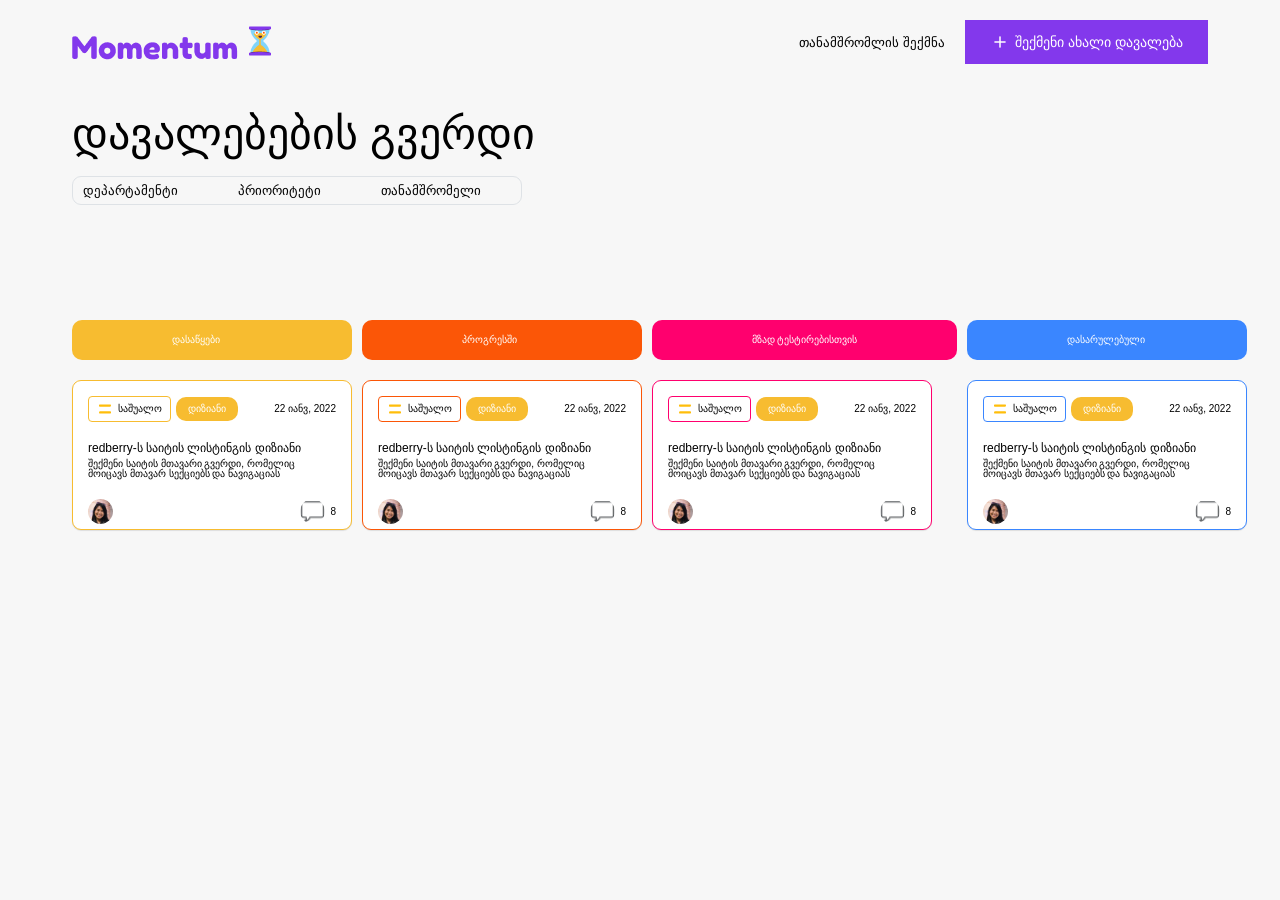
==== commit 5d630873: "feat - render task cards and add filter functionality" ====
--- a/index.html
+++ b/index.html
@@ -165,52 +165,129 @@
       </section>
       <section class="section-tasks">
         <div class="tasks-container">
-          <div class="tasks-type-container">
-            <div>დასაწყები</div>
-            <div>პროგრესში</div>
-            <div>მზად ტესტირებისთვის</div>
-            <div>დასარულებული</div>
-          </div>
           <div class="taskCard-container">
-            <div class="status-goingToStart">
-              <div class="task-card">
-                <div class="task-card-categories">
-                  <div>
-                    <div class="task-category">
-                      <img src="./assets/images/Medium.png"/>
-                      <p>საშუალო</p>
-                    </div>
-                    <div class="department">დიზიანი</div>
-                  </div>
-                  <p>22 იანვ, 2022</p>
-                </div>
-                <div class="task-card-description">
-                  <h3>redberry-ს საიტის ლისტინგის დიზიანი</h3>
-                  <p>შექმენი საიტის მთავარი გვერდი, რომელიც მოიცავს მთავარ 
-                    სექციებს და ნავიგაციას
-                  </p>
-                </div>
-                <div class="task-card-employee">
-                  <img src="./assets/images/customer-1.jpg"/>
-                  <div>
-                    <img src="./assets/images/Comments.png"/>
-                    <p>8</p>
-                  </div>
-                </div>
-              </div>
-
-
+            <div class="status-goingStart">
+              <div>
+                <div class="status-title">დასაწყები</div>
+                <div class="status-goingStart-card">
+                  <div class=" task-card">
+                    <div class="task-card-categories">
+                      <div>
+                        <div class="task-category">
+                          <img src="./assets/images/Medium.png"/>
+                          <p>საშუალო</p>
+                        </div>
+                        <div class="department">დიზიანი</div>
+                      </div>
+                      <p>22 იანვ, 2022</p>
+                    </div>
+                    <div class="task-card-description">
+                      <h3>redberry-ს საიტის ლისტინგის დიზიანი</h3>
+                      <p>შექმენი საიტის მთავარი გვერდი, რომელიც მოიცავს მთავარ 
+                        სექციებს და ნავიგაციას
+                      </p>
+                    </div>
+                    <div class="task-card-employee">
+                      <img src="./assets/images/customer-1.jpg"/>
+                      <div>
+                        <img src="./assets/images/Comments.png"/>
+                        <p>8</p>
+                      </div>
+                    </div>
+                  </div>
+                </div>
+              </div>
             </div>
             <div class="status-inProgress">
-
+              <div>
+                <div class="status-title">პროგრესში</div>
+                <div class="status-inProgress-card task-card">
+                  <div class="task-card-categories">
+                    <div>
+                      <div class="task-category">
+                        <img src="./assets/images/Medium.png"/>
+                        <p>საშუალო</p>
+                      </div>
+                      <div class="department">დიზიანი</div>
+                    </div>
+                    <p>22 იანვ, 2022</p>
+                  </div>
+                  <div class="task-card-description">
+                    <h3>redberry-ს საიტის ლისტინგის დიზიანი</h3>
+                    <p>შექმენი საიტის მთავარი გვერდი, რომელიც მოიცავს მთავარ 
+                      სექციებს და ნავიგაციას
+                    </p>
+                  </div>
+                  <div class="task-card-employee">
+                    <img src="./assets/images/customer-1.jpg"/>
+                    <div>
+                      <img src="./assets/images/Comments.png"/>
+                      <p>8</p>
+                    </div>
+                  </div>
+                </div>
+              </div>
             </div>
             <div class="status-readyForTesting">
-
+              <div>
+                <div class="status-title"><span>მზად</span><span>ტესტირებისთვის</span></div>
+                <div class="status-readyForTesting-card task-card">
+                  <div class="task-card-categories">
+                    <div>
+                      <div class="task-category">
+                        <img src="./assets/images/Medium.png"/>
+                        <p>საშუალო</p>
+                      </div>
+                      <div class="department">დიზიანი</div>
+                    </div>
+                    <p>22 იანვ, 2022</p>
+                  </div>
+                  <div class="task-card-description">
+                    <h3>redberry-ს საიტის ლისტინგის დიზიანი</h3>
+                    <p>შექმენი საიტის მთავარი გვერდი, რომელიც მოიცავს მთავარ 
+                      სექციებს და ნავიგაციას
+                    </p>
+                  </div>
+                  <div class="task-card-employee">
+                    <img src="./assets/images/customer-1.jpg"/>
+                    <div>
+                      <img src="./assets/images/Comments.png"/>
+                      <p>8</p>
+                    </div>
+                  </div>
+                </div>
+              </div>
             </div>
             <div class="status-finished">
-
-            </div>
-
+              <div>
+                <div class="status-title">დასარულებული</div>
+                <div class="status-finished-card task-card">
+                  <div class="task-card-categories">
+                    <div>
+                      <div class="task-category">
+                        <img src="./assets/images/Medium.png"/>
+                        <p>საშუალო</p>
+                      </div>
+                      <div class="department">დიზიანი</div>
+                    </div>
+                    <p>22 იანვ, 2022</p>
+                  </div>
+                  <div class="task-card-description">
+                    <h3>redberry-ს საიტის ლისტინგის დიზიანი</h3>
+                    <p>შექმენი საიტის მთავარი გვერდი, რომელიც მოიცავს მთავარ 
+                      სექციებს და ნავიგაციას
+                    </p>
+                  </div>
+                  <div class="task-card-employee">
+                    <img src="./assets/images/customer-1.jpg"/>
+                    <div>
+                      <img src="./assets/images/Comments.png"/>
+                      <p>8</p>
+                    </div>
+                  </div>
+                </div>
+              </div>
+            </div>
           </div>
         </div>
       </section>
--- a/styles/css/global.css
+++ b/styles/css/global.css
@@ -305,31 +305,56 @@
   padding: 0 3.2rem;
   margin: 0 auto;
 }
-.section-tasks .tasks-container .tasks-type-container {
-  display: flex;
-  justify-content: space-between;
-}
-.section-tasks .tasks-container .tasks-type-container div {
+.section-tasks .tasks-container .taskCard-container {
+  display: grid;
+  grid-template-columns: repeat(4, 1fr);
+  gap: 1rem;
+  width: -moz-min-content;
+  width: min-content;
+}
+.section-tasks .tasks-container .taskCard-container .status-title {
   padding: 1.5rem 10rem;
   border-radius: 10px;
   color: #fff;
-}
-.section-tasks .tasks-container .tasks-type-container div:nth-child(1) {
+  margin-bottom: 2rem;
+}
+.section-tasks .tasks-container .taskCard-container .status-goingStart .status-title {
   background-color: #F7BC30;
 }
-.section-tasks .tasks-container .tasks-type-container div:nth-child(2) {
+.section-tasks .tasks-container .taskCard-container .status-goingStart .task-card {
+  border: 1px solid #F7BC30;
+}
+.section-tasks .tasks-container .taskCard-container .status-goingStart .task-card .task-category {
+  border: 1px solid #F7BC30;
+}
+.section-tasks .tasks-container .taskCard-container .status-inProgress .status-title {
   background-color: #FB5607;
 }
-.section-tasks .tasks-container .tasks-type-container div:nth-child(3) {
+.section-tasks .tasks-container .taskCard-container .status-inProgress .task-card {
+  border: 1px solid #FB5607;
+}
+.section-tasks .tasks-container .taskCard-container .status-inProgress .task-card .task-category {
+  border: 1px solid #FB5607;
+}
+.section-tasks .tasks-container .taskCard-container .status-readyForTesting .status-title {
   background-color: #FF006E;
-}
-.section-tasks .tasks-container .tasks-type-container div:nth-child(4) {
+  display: flex;
+  gap: 0.2rem;
+}
+.section-tasks .tasks-container .taskCard-container .status-readyForTesting .task-card {
+  border: 1px solid #FF006E;
+}
+.section-tasks .tasks-container .taskCard-container .status-readyForTesting .task-card .task-category {
+  border: 1px solid #FF006E;
+}
+.section-tasks .tasks-container .taskCard-container .status-finished .status-title {
   background-color: #3A86FF;
 }
-.section-tasks .tasks-container .taskCard-container {
-  display: grid;
-  grid-template-columns: 1fr 1fr 1fr 1fr;
-  margin-top: 3rem;
+.section-tasks .tasks-container .taskCard-container .status-finished .task-card {
+  border: 1px solid #3A86FF;
+}
+.section-tasks .tasks-container .taskCard-container .status-finished .task-card .task-category {
+  border: 1px solid #3A86FF;
 }
 .section-tasks .tasks-container .taskCard-container .task-card {
   width: 28rem;
@@ -354,7 +379,6 @@
 }
 .section-tasks .tasks-container .taskCard-container .task-card .task-card-categories .task-category {
   padding: 0.3rem 0.8rem;
-  border: 0.5px solid black;
   border-radius: 4px;
   display: flex;
   align-items: center;
@@ -381,9 +405,9 @@
   align-items: center;
 }
 .section-tasks .tasks-container .taskCard-container .task-card .task-card-employee img {
-  width: 1.8rem;
-  height: 1.8rem;
-  border-radius: 10px;
+  width: 2.5rem;
+  height: 2.5rem;
+  border-radius: 15px;
 }
 .section-tasks .tasks-container .taskCard-container .task-card .task-card-employee div {
   display: flex;
@@ -620,6 +644,9 @@
 .dropdown-container .dropdown-btn-employee {
   width: 100%;
 }
+.dropdown-container .dropdown-btn-employee {
+  height: 4rem;
+}
 .dropdown-container .dropdown-content {
   position: absolute;
   background-color: #fff;
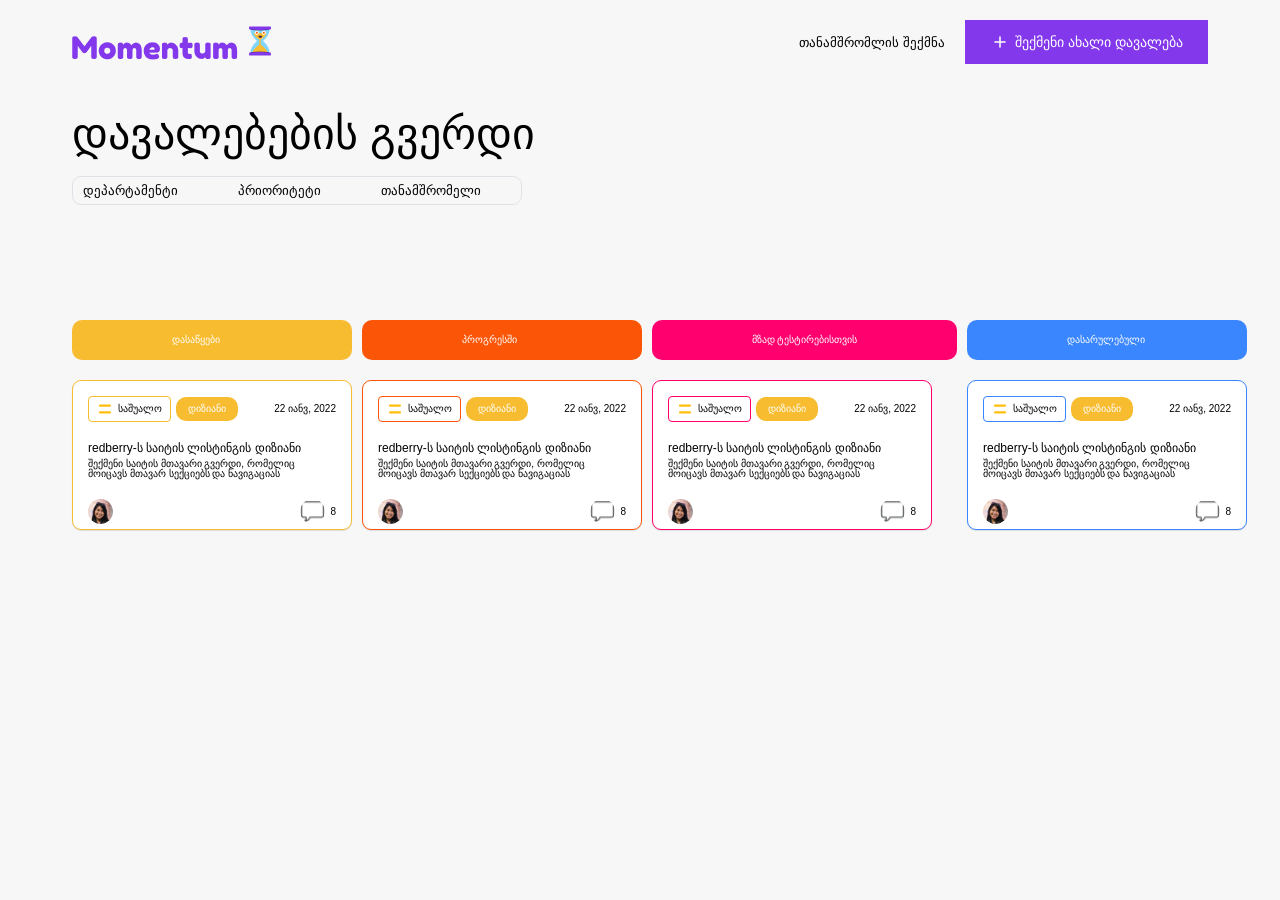
==== commit 2671cb2d: "style - add markup and styling of detailedTask page" ====
--- a/index.html
+++ b/index.html
@@ -22,7 +22,7 @@
               <button class="btn btn-add-employee">თანამშრომლის შექმნა</button>
             </li>
             <li>
-              <a href="#"><img src="assets/icons/add.png" />შექმენი ახალი დავალება</a>
+              <a href="./pages/createTask.html"><img src="assets/icons/add.png" />შექმენი ახალი დავალება</a>
             </li>
           </ul>
         </nav>
@@ -201,28 +201,30 @@
             <div class="status-inProgress">
               <div>
                 <div class="status-title">პროგრესში</div>
-                <div class="status-inProgress-card task-card">
-                  <div class="task-card-categories">
-                    <div>
-                      <div class="task-category">
-                        <img src="./assets/images/Medium.png"/>
-                        <p>საშუალო</p>
-                      </div>
-                      <div class="department">დიზიანი</div>
-                    </div>
-                    <p>22 იანვ, 2022</p>
-                  </div>
-                  <div class="task-card-description">
-                    <h3>redberry-ს საიტის ლისტინგის დიზიანი</h3>
-                    <p>შექმენი საიტის მთავარი გვერდი, რომელიც მოიცავს მთავარ 
-                      სექციებს და ნავიგაციას
-                    </p>
-                  </div>
-                  <div class="task-card-employee">
-                    <img src="./assets/images/customer-1.jpg"/>
-                    <div>
-                      <img src="./assets/images/Comments.png"/>
-                      <p>8</p>
+                <div class="status-inProgress-card">
+                  <div class="task-card">
+                    <div class="task-card-categories">
+                      <div>
+                        <div class="task-category">
+                          <img src="./assets/images/Medium.png"/>
+                          <p>საშუალო</p>
+                        </div>
+                        <div class="department">დიზიანი</div>
+                      </div>
+                      <p>22 იანვ, 2022</p>
+                    </div>
+                    <div class="task-card-description">
+                      <h3>redberry-ს საიტის ლისტინგის დიზიანი</h3>
+                      <p>შექმენი საიტის მთავარი გვერდი, რომელიც მოიცავს მთავარ 
+                        სექციებს და ნავიგაციას
+                      </p>
+                    </div>
+                    <div class="task-card-employee">
+                      <img src="./assets/images/customer-1.jpg"/>
+                      <div>
+                        <img src="./assets/images/Comments.png"/>
+                        <p>8</p>
+                      </div>
                     </div>
                   </div>
                 </div>
@@ -231,28 +233,30 @@
             <div class="status-readyForTesting">
               <div>
                 <div class="status-title"><span>მზად</span><span>ტესტირებისთვის</span></div>
-                <div class="status-readyForTesting-card task-card">
-                  <div class="task-card-categories">
-                    <div>
-                      <div class="task-category">
-                        <img src="./assets/images/Medium.png"/>
-                        <p>საშუალო</p>
-                      </div>
-                      <div class="department">დიზიანი</div>
-                    </div>
-                    <p>22 იანვ, 2022</p>
-                  </div>
-                  <div class="task-card-description">
-                    <h3>redberry-ს საიტის ლისტინგის დიზიანი</h3>
-                    <p>შექმენი საიტის მთავარი გვერდი, რომელიც მოიცავს მთავარ 
-                      სექციებს და ნავიგაციას
-                    </p>
-                  </div>
-                  <div class="task-card-employee">
-                    <img src="./assets/images/customer-1.jpg"/>
-                    <div>
-                      <img src="./assets/images/Comments.png"/>
-                      <p>8</p>
+                <div class="status-readyForTesting-card">
+                  <div class="task-card">
+                    <div class="task-card-categories">
+                      <div>
+                        <div class="task-category">
+                          <img src="./assets/images/Medium.png"/>
+                          <p>საშუალო</p>
+                        </div>
+                        <div class="department">დიზიანი</div>
+                      </div>
+                      <p>22 იანვ, 2022</p>
+                    </div>
+                    <div class="task-card-description">
+                      <h3>redberry-ს საიტის ლისტინგის დიზიანი</h3>
+                      <p>შექმენი საიტის მთავარი გვერდი, რომელიც მოიცავს მთავარ 
+                        სექციებს და ნავიგაციას
+                      </p>
+                    </div>
+                    <div class="task-card-employee">
+                      <img src="./assets/images/customer-1.jpg"/>
+                      <div>
+                        <img src="./assets/images/Comments.png"/>
+                        <p>8</p>
+                      </div>
                     </div>
                   </div>
                 </div>
@@ -261,28 +265,30 @@
             <div class="status-finished">
               <div>
                 <div class="status-title">დასარულებული</div>
-                <div class="status-finished-card task-card">
-                  <div class="task-card-categories">
-                    <div>
-                      <div class="task-category">
-                        <img src="./assets/images/Medium.png"/>
-                        <p>საშუალო</p>
-                      </div>
-                      <div class="department">დიზიანი</div>
-                    </div>
-                    <p>22 იანვ, 2022</p>
-                  </div>
-                  <div class="task-card-description">
-                    <h3>redberry-ს საიტის ლისტინგის დიზიანი</h3>
-                    <p>შექმენი საიტის მთავარი გვერდი, რომელიც მოიცავს მთავარ 
-                      სექციებს და ნავიგაციას
-                    </p>
-                  </div>
-                  <div class="task-card-employee">
-                    <img src="./assets/images/customer-1.jpg"/>
-                    <div>
-                      <img src="./assets/images/Comments.png"/>
-                      <p>8</p>
+                <div class="status-finished-card">
+                  <div class="task-card">
+                    <div class="task-card-categories">
+                      <div>
+                        <div class="task-category">
+                          <img src="./assets/images/Medium.png"/>
+                          <p>საშუალო</p>
+                        </div>
+                        <div class="department">დიზიანი</div>
+                      </div>
+                      <p>22 იანვ, 2022</p>
+                    </div>
+                    <div class="task-card-description">
+                      <h3>redberry-ს საიტის ლისტინგის დიზიანი</h3>
+                      <p>შექმენი საიტის მთავარი გვერდი, რომელიც მოიცავს მთავარ 
+                        სექციებს და ნავიგაციას
+                      </p>
+                    </div>
+                    <div class="task-card-employee">
+                      <img src="./assets/images/customer-1.jpg"/>
+                      <div>
+                        <img src="./assets/images/Comments.png"/>
+                        <p>8</p>
+                      </div>
                     </div>
                   </div>
                 </div>
@@ -355,7 +361,7 @@
               <div class="department-box">
                 <label for="select-department">დეპარტამენტი*</label>
                 <select
-                  class="departments-container"
+                  class="select departments-container employee-departments"
                   name="department"
                   id="select-department2"
                 >
@@ -390,8 +396,8 @@
 
     <script type="module" src="https://unpkg.com/ionicons@7.1.0/dist/ionicons/ionicons.esm.js"></script>
     <script nomodule src="https://unpkg.com/ionicons@7.1.0/dist/ionicons/ionicons.js"></script>  
+    <script src="./js/validations.js"></script>
     <script src="./js/createEmployee.js"></script>
     <script src="./js/addedTasks.js"></script>
-    <script src="./js/validations.js"></script>
   </body>
 </html>
--- a/styles/css/global.css
+++ b/styles/css/global.css
@@ -148,6 +148,38 @@
   cursor: pointer;
 }
 
+/* firago-latin-400-normal */
+@font-face {
+  font-family: "FiraGO";
+  font-style: normal;
+  font-display: swap;
+  font-weight: 400;
+  src: url(@fontsource/firago/files/firago-latin-400-normal.woff2) format("woff2"), url(@fontsource/firago/files/firago-latin-400-normal.woff) format("woff");
+}
+/* firago-latin-500-normal */
+@font-face {
+  font-family: "FiraGO";
+  font-style: normal;
+  font-display: swap;
+  font-weight: 500;
+  src: url(@fontsource/firago/files/firago-latin-500-normal.woff2) format("woff2"), url(@fontsource/firago/files/firago-latin-500-normal.woff) format("woff");
+}
+/* firago-latin-600-normal */
+@font-face {
+  font-family: "FiraGO";
+  font-style: normal;
+  font-display: swap;
+  font-weight: 600;
+  src: url(@fontsource/firago/files/firago-latin-600-normal.woff2) format("woff2"), url(@fontsource/firago/files/firago-latin-600-normal.woff) format("woff");
+}
+/* firago-latin-700-normal */
+@font-face {
+  font-family: "FiraGO";
+  font-style: normal;
+  font-display: swap;
+  font-weight: 700;
+  src: url(@fontsource/firago/files/firago-latin-700-normal.woff2) format("woff2"), url(@fontsource/firago/files/firago-latin-700-normal.woff) format("woff");
+}
 header {
   max-width: 120rem;
   padding: 0 3.2rem;
@@ -442,8 +474,8 @@
 }
 .add-employee-window .cancel-icon-box {
   display: flex;
-  align-items: end;
-  justify-content: end;
+  align-items: flex-end;
+  justify-content: flex-end;
 }
 .add-employee-window h2 {
   font-size: 2rem;
@@ -478,19 +510,6 @@
 .add-employee-window form .employee-info-container .image-preview--image {
   width: 8rem;
   height: 8rem;
-}
-.add-employee-window form .employee-info-container .uploadImg-container {
-  height: 15rem;
-  border: 1px dashed #999;
-  border-radius: 6px;
-  margin-top: 0.5rem;
-  display: flex;
-  align-items: center;
-  justify-content: center;
-}
-.add-employee-window form .employee-info-container .uploadImg-container .image-upload {
-  display: none;
-  visibility: hidden;
 }
 .add-employee-window form .employee-info-container label {
   display: block;
@@ -498,8 +517,7 @@
   font-weight: 600;
   margin-bottom: 0.5rem;
 }
-.add-employee-window form .employee-info-container input,
-.add-employee-window form .employee-info-container select {
+.add-employee-window form .employee-info-container input {
   width: 100%;
   padding: 0.8rem 3rem;
   font-size: 1.5rem;
@@ -509,6 +527,30 @@
   border-radius: 5px;
 }
 
+.select {
+  width: 100%;
+  padding: 0.8rem 3rem;
+  font-size: 1.5rem;
+  font-family: inherit;
+  color: inherit;
+  border: 1px solid #999;
+  border-radius: 5px;
+}
+
+.uploadImg-container {
+  height: 15rem;
+  border: 1px dashed #999;
+  border-radius: 6px;
+  margin-top: 0.5rem;
+  display: flex;
+  align-items: center;
+  justify-content: center;
+}
+.uploadImg-container .image-upload {
+  display: none;
+  visibility: hidden;
+}
+
 .valid {
   color: green;
 }
@@ -536,6 +578,10 @@
 
 html {
   font-size: 62.5%;
+}
+
+body {
+  font-family: "FiraGO", sans-serif;
 }
 
 .btn, .btn:link, .btn:visited {
@@ -690,4 +736,107 @@
 
 .remove {
   display: none;
+}
+
+.validInput {
+  border: 1px solid green;
+}
+
+.invalidInput {
+  border: 1px solid red;
+}
+
+.detailed-section {
+  padding: 4rem 0;
+}
+.detailed-section .taskDetaild-container {
+  max-width: 120rem;
+  padding: 0 3.2rem;
+  margin: 0 auto;
+  display: flex;
+  flex-direction: column;
+  gap: 2rem;
+}
+.detailed-section .taskDetaild-container .main-content {
+  display: flex;
+  flex-direction: column;
+  gap: 2rem;
+}
+.detailed-section .taskDetaild-container .main-content .header-container {
+  display: flex;
+  flex-direction: column;
+  gap: 1rem;
+}
+.detailed-section .taskDetaild-container .main-content .header-container .categ-dep-container {
+  display: flex;
+}
+.detailed-section .taskDetaild-container .main-content .header-container .categ-dep-container .task-category {
+  padding: 0.3rem 0.8rem;
+  border-radius: 4px;
+  display: flex;
+  align-items: center;
+  gap: 0.5rem;
+}
+.detailed-section .taskDetaild-container .main-content .header-container .categ-dep-container .department {
+  padding: 0.7rem 1.2rem;
+  background-color: #F7BC30;
+  color: #fff;
+  border-radius: 10px;
+  text-align: center;
+}
+.detailed-section .taskDetaild-container .main-content .header-container h2 {
+  font-size: 2rem;
+  font-weight: 700;
+}
+.detailed-section .taskDetaild-container .main-content p {
+  font-size: 1.2rem;
+  font-weight: 500;
+}
+.detailed-section .taskDetaild-container .details-content {
+  display: flex;
+  flex-direction: column;
+  gap: 1.5rem;
+}
+.detailed-section .taskDetaild-container .details-content .heading-details {
+  font-size: 1.5rem;
+  font-weight: 600;
+}
+.detailed-section .taskDetaild-container .details-content .container {
+  display: flex;
+  align-items: flex-start;
+  justify-content: flex-start;
+  gap: 15rem;
+}
+.detailed-section .taskDetaild-container .details-content .icon-text-container {
+  display: flex;
+  align-items: center;
+  justify-content: center;
+  gap: 0.3rem;
+}
+.detailed-section .taskDetaild-container .details-content .status-container select {
+  padding: 0.5rem 2rem 1rem;
+  font-size: 1.2rem;
+  font-family: inherit;
+  border: 1px solid #999;
+  border-radius: 5px;
+}
+.detailed-section .taskDetaild-container .details-content .employee-info-container {
+  align-self: flex-start;
+  display: flex;
+  align-items: center;
+  justify-content: center;
+  gap: 1rem;
+}
+.detailed-section .taskDetaild-container .details-content .employee-info-container img {
+  width: 3rem;
+  height: 3rem;
+  border-radius: 15px;
+}
+.detailed-section .taskDetaild-container .details-content .employee-info-container div {
+  display: flex;
+  flex-direction: column;
+  gap: 0.5rem;
+}
+.detailed-section .taskDetaild-container .details-content .deadline-date {
+  align-self: center;
 }/*# sourceMappingURL=global.css.map */
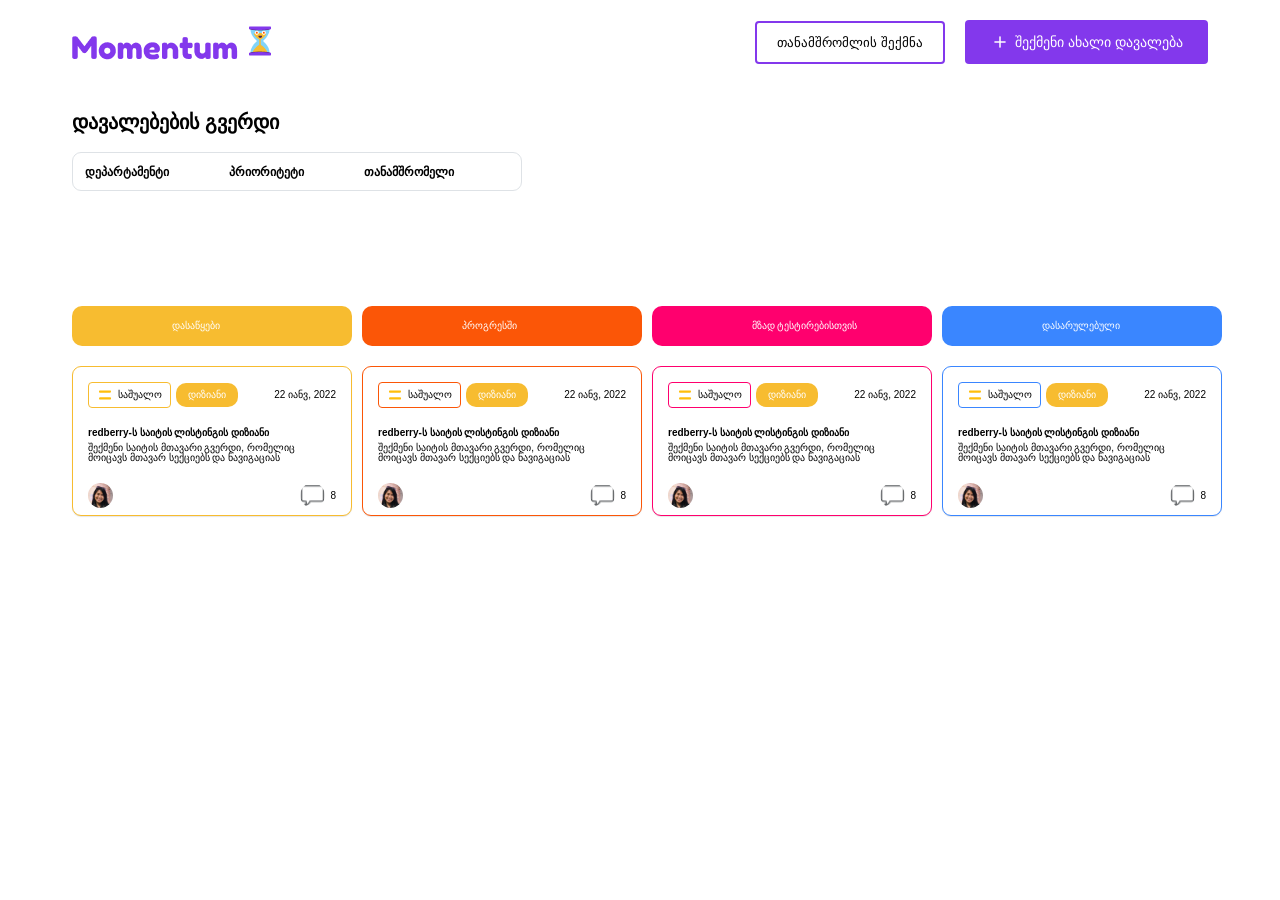
==== commit 09c05e2e: "feat - add functionality on rendering detaild task" ====
--- a/index.html
+++ b/index.html
@@ -13,8 +13,10 @@
     <header>
       <div class="header-container">
         <div class="image-container">
-          <img src="assets/images/Momentum.png" alt="Momentum logo" />
-          <img src="assets/images/Hourglass.png" alt="image of hourglass" />
+          <a href="./index.html">
+            <img src="assets/images/Momentum.png" alt="Momentum logo" />
+            <img src="assets/images/Hourglass.png" alt="image of hourglass" />
+          </a>
         </div>
         <nav>
           <ul class="main-nav-list">
@@ -45,7 +47,7 @@
                   <div class="input-label-container">
                     <label for="department1">
                       <input
-                      class="user-input"
+                      class="user-input user-input-department"
                       type="checkbox"
                       id="department1"
                       name="department1"
@@ -302,7 +304,7 @@
         <div class="cancel-icon-box">
           <img class="cancel-icon" src="./assets/icons/Cancel.png" alt="cancel icon"/>
         </div>
-        <h2 class="heading">დავალების დამატება</h2>
+        <h2 class="heading">თანამშრომლის დამატება</h2>
         <form class="form add-employee-form">
           <div class="employee-info-container">
             <div class="fullName-container">
@@ -396,7 +398,7 @@
 
     <script type="module" src="https://unpkg.com/ionicons@7.1.0/dist/ionicons/ionicons.esm.js"></script>
     <script nomodule src="https://unpkg.com/ionicons@7.1.0/dist/ionicons/ionicons.js"></script>  
-    <script src="./js/validations.js"></script>
+    <script src="./js/script.js"></script>
     <script src="./js/createEmployee.js"></script>
     <script src="./js/addedTasks.js"></script>
   </body>
--- a/styles/css/global.css
+++ b/styles/css/global.css
@@ -195,6 +195,7 @@
   list-style: none;
   display: flex;
   align-items: center;
+  justify-content: center;
   gap: 2rem;
 }
 header .header-container nav ul li a:link,
@@ -203,10 +204,7 @@
   text-decoration: none;
   font-size: 1.4rem;
   padding: 1.2rem 1.8em;
-  /*
-  &:nth-child(1){
-    color:black;
-  }*/
+  border-radius: 4px;
 }
 header .header-container nav ul li a:link:last-child,
 header .header-container nav ul li a:visited:last-child {
@@ -233,7 +231,8 @@
   gap: 2rem;
 }
 .section-filters .filters-container h2 {
-  font-size: 4.4rem;
+  font-size: 2rem;
+  font-weight: 700;
 }
 .section-filters .filters-container .filters-box {
   max-width: 45em;
@@ -242,7 +241,7 @@
   gap: 4rem;
   border: 1px solid #DEE2E6;
   border-radius: 9px;
-  padding: 0.5rem 1rem;
+  padding: 1rem 1.2rem;
 }
 .section-filters .filters-container .filters-box .btn-filter {
   display: flex;
@@ -289,9 +288,12 @@
   align-self: self-end;
 }
 .section-filters .filters-container .filters-box .multiple-selector-container .employee-img {
-  width: 1.8rem;
-  height: 1.8rem;
+  width: 1.9rem;
+  height: 1.9rem;
   border-radius: 9px;
+}
+.section-filters .filters-container .filters-box .multiple-selector-container label {
+  font-size: 1rem;
 }
 .section-filters .filters-container .filters-box .arrow-icon {
   width: 1.7rem;
@@ -372,6 +374,7 @@
   background-color: #FF006E;
   display: flex;
   gap: 0.2rem;
+  width: 28rem;
 }
 .section-tasks .tasks-container .taskCard-container .status-readyForTesting .task-card {
   border: 1px solid #FF006E;
@@ -429,7 +432,12 @@
   gap: 0.5rem;
 }
 .section-tasks .tasks-container .taskCard-container .task-card .task-card-description h3 {
-  font-size: 1.2rem;
+  font-size: 1rem;
+  font-weight: 600;
+}
+.section-tasks .tasks-container .taskCard-container .task-card .task-card-description p {
+  font-size: 1rem;
+  line-height: 1;
 }
 .section-tasks .tasks-container .taskCard-container .task-card .task-card-employee {
   display: flex;
@@ -465,7 +473,7 @@
   left: 50%;
   transform: translate(-50%, -50%);
   width: 80rem;
-  height: 55rem;
+  height: 60rem;
   background-color: #fff;
   border-radius: 9px;
   padding: 5rem 4rem;
@@ -479,7 +487,9 @@
 }
 .add-employee-window h2 {
   font-size: 2rem;
+  font-weight: 700;
   text-align: center;
+  margin-bottom: 2rem;
 }
 .add-employee-window form .employee-info-container {
   display: flex;
@@ -582,6 +592,7 @@
 
 body {
   font-family: "FiraGO", sans-serif;
+  background-color: #fff;
 }
 
 .btn, .btn:link, .btn:visited {
@@ -589,6 +600,10 @@
   background: none;
   border: none;
   cursor: pointer;
+}
+.btn-filter {
+  font-size: 1.2rem;
+  font-weight: 600;
 }
 .btn-filter:hover {
   color: #8338EC;
@@ -611,63 +626,82 @@
   color: #fff;
   align-self: flex-end;
 }
-
-.test {
+.btn-add-employee {
+  border: 2.3px solid #8338EC;
+  padding: 1.2rem 2rem;
+  background-color: #fff;
+  border-radius: 4px;
+}
+.btn-add-employee:hover {
+  border-color: #B588F4;
+}
+
+.section-create-task {
   padding: 5rem;
-}
-.test .create-task-container {
+  background-color: #fff;
+}
+.section-create-task .create-task-container {
   max-width: 120rem;
   padding: 0 3.2rem;
   margin: 0 auto;
-  background-color: #fff;
-}
-.test .create-task-container form {
+}
+.section-create-task .create-task-container h2 {
+  font-size: 2rem;
+  font-weight: 700;
+  margin-bottom: 2rem;
+}
+.section-create-task .create-task-container .form {
   max-width: 100%;
   height: 50rem;
   background-color: #FBF9FF;
-  padding: 1rem 3rem;
-}
-.test .create-task-container form .grids-container {
+  padding: 3rem;
+  border-radius: 4px;
+}
+.section-create-task .create-task-container .form .grids-container {
   display: flex;
   flex-direction: column;
   gap: 5rem;
 }
-.test .create-task-container form .grids-container .grid-container {
+.section-create-task .create-task-container .form .grids-container .grid-container {
   display: grid;
   grid-template-columns: 1fr 1fr;
   gap: 3rem;
 }
-.test .create-task-container form .grids-container .grid-container label {
+.section-create-task .create-task-container .form .grids-container .grid-container label {
   display: block;
   font-size: 1.2rem;
   font-weight: 600;
   margin-bottom: 0.5rem;
 }
-.test .create-task-container form .grids-container .grid-container .input,
-.test .create-task-container form .grids-container .grid-container .select {
+.section-create-task .create-task-container .form .grids-container .grid-container .input,
+.section-create-task .create-task-container .form .grids-container .grid-container .select {
   width: 100%;
   padding: 1rem;
   border: 2.5px solid rgba(128, 138, 147, 0.4392156863);
   border-radius: 9px;
 }
-.test .create-task-container form .grids-container .grid-container .textarea {
+.section-create-task .create-task-container .form .grids-container .grid-container .textarea {
   width: 100%;
   border: 2.5px solid rgba(128, 138, 147, 0.4392156863);
   border-radius: 9px;
   padding: 2rem;
   resize: none;
 }
-.test .create-task-container form .grids-container .grid-container .priority-status-container {
-  display: flex;
-}
-.test .create-task-container form .grids-container .grid-container .priority-status-container p {
+.section-create-task .create-task-container .form .grids-container .grid-container .priority-status-container {
+  display: flex;
+}
+.section-create-task .create-task-container .form .grids-container .grid-container .priority-status-container p {
   display: block;
 }
-.test .create-task-container form .grids-container .grid-container .priority-status-container div {
+.section-create-task .create-task-container .form .grids-container .grid-container .priority-status-container div {
   width: 100%;
 }
-.test .create-task-container form .grids-container .btn-createTask-box {
+.section-create-task .create-task-container .form .grids-container .btn-createTask-box {
   align-self: flex-end;
+}
+.section-create-task .create-task-container .form .grids-container .validation-text p {
+  color: #D9D9D9;
+  font-size: 1.1rem;
 }
 
 .dropdown-container {
@@ -720,6 +754,21 @@
   width: 100%;
   height: 18rem;
 }
+.dropdown-container .dropdown .dropdown-content-employees img {
+  width: 2rem;
+  height: 2rem;
+  border-radius: 15px;
+}
+.dropdown-container .dropdown .dropdown-content-employees p {
+  font-size: 1.2rem;
+}
+.dropdown-container .dropdown .dropdown-content-priorities img {
+  width: 1.5rem;
+  height: 1.5rem;
+}
+.dropdown-container .dropdown .dropdown-content-priorities p {
+  font-size: 1.2rem;
+}
 .dropdown-container .dropdown .default {
   display: flex;
   align-items: center;
@@ -727,8 +776,9 @@
   margin-left: 1rem;
 }
 .dropdown-container .dropdown .default img {
-  width: 1.2rem;
-  height: 1.2rem;
+  width: 1.8rem;
+  height: 1.8rem;
+  border-radius: 15px;
 }
 .dropdown-container .dropdown .default p {
   font-size: 1.2rem;
@@ -739,11 +789,11 @@
 }
 
 .validInput {
-  border: 1px solid green;
+  border: 2.5px solid rgba(0, 128, 0, 0.7) !important;
 }
 
 .invalidInput {
-  border: 1px solid red;
+  border: 2.5px solid red !important;
 }
 
 .detailed-section {
@@ -772,6 +822,7 @@
 }
 .detailed-section .taskDetaild-container .main-content .header-container .categ-dep-container .task-category {
   padding: 0.3rem 0.8rem;
+  border-color: #F7BC30;
   border-radius: 4px;
   display: flex;
   align-items: center;
@@ -788,10 +839,6 @@
   font-size: 2rem;
   font-weight: 700;
 }
-.detailed-section .taskDetaild-container .main-content p {
-  font-size: 1.2rem;
-  font-weight: 500;
-}
 .detailed-section .taskDetaild-container .details-content {
   display: flex;
   flex-direction: column;
@@ -821,22 +868,30 @@
   border-radius: 5px;
 }
 .detailed-section .taskDetaild-container .details-content .employee-info-container {
-  align-self: flex-start;
-  display: flex;
-  align-items: center;
-  justify-content: center;
+  display: flex;
+  align-items: flex-start;
+  justify-content: flex-start;
   gap: 1rem;
+  padding-right: 5rem;
 }
 .detailed-section .taskDetaild-container .details-content .employee-info-container img {
-  width: 3rem;
-  height: 3rem;
+  width: 3.5rem;
+  height: 3.5rem;
   border-radius: 15px;
 }
 .detailed-section .taskDetaild-container .details-content .employee-info-container div {
   display: flex;
   flex-direction: column;
   gap: 0.5rem;
+}
+.detailed-section .taskDetaild-container .details-content .employee-info-container .task-employee {
+  font-weight: 600;
 }
 .detailed-section .taskDetaild-container .details-content .deadline-date {
   align-self: center;
+}
+.detailed-section .taskDetaild-container p {
+  font-size: 1.4rem;
+  font-weight: 500;
+  color: #474747;
 }/*# sourceMappingURL=global.css.map */
